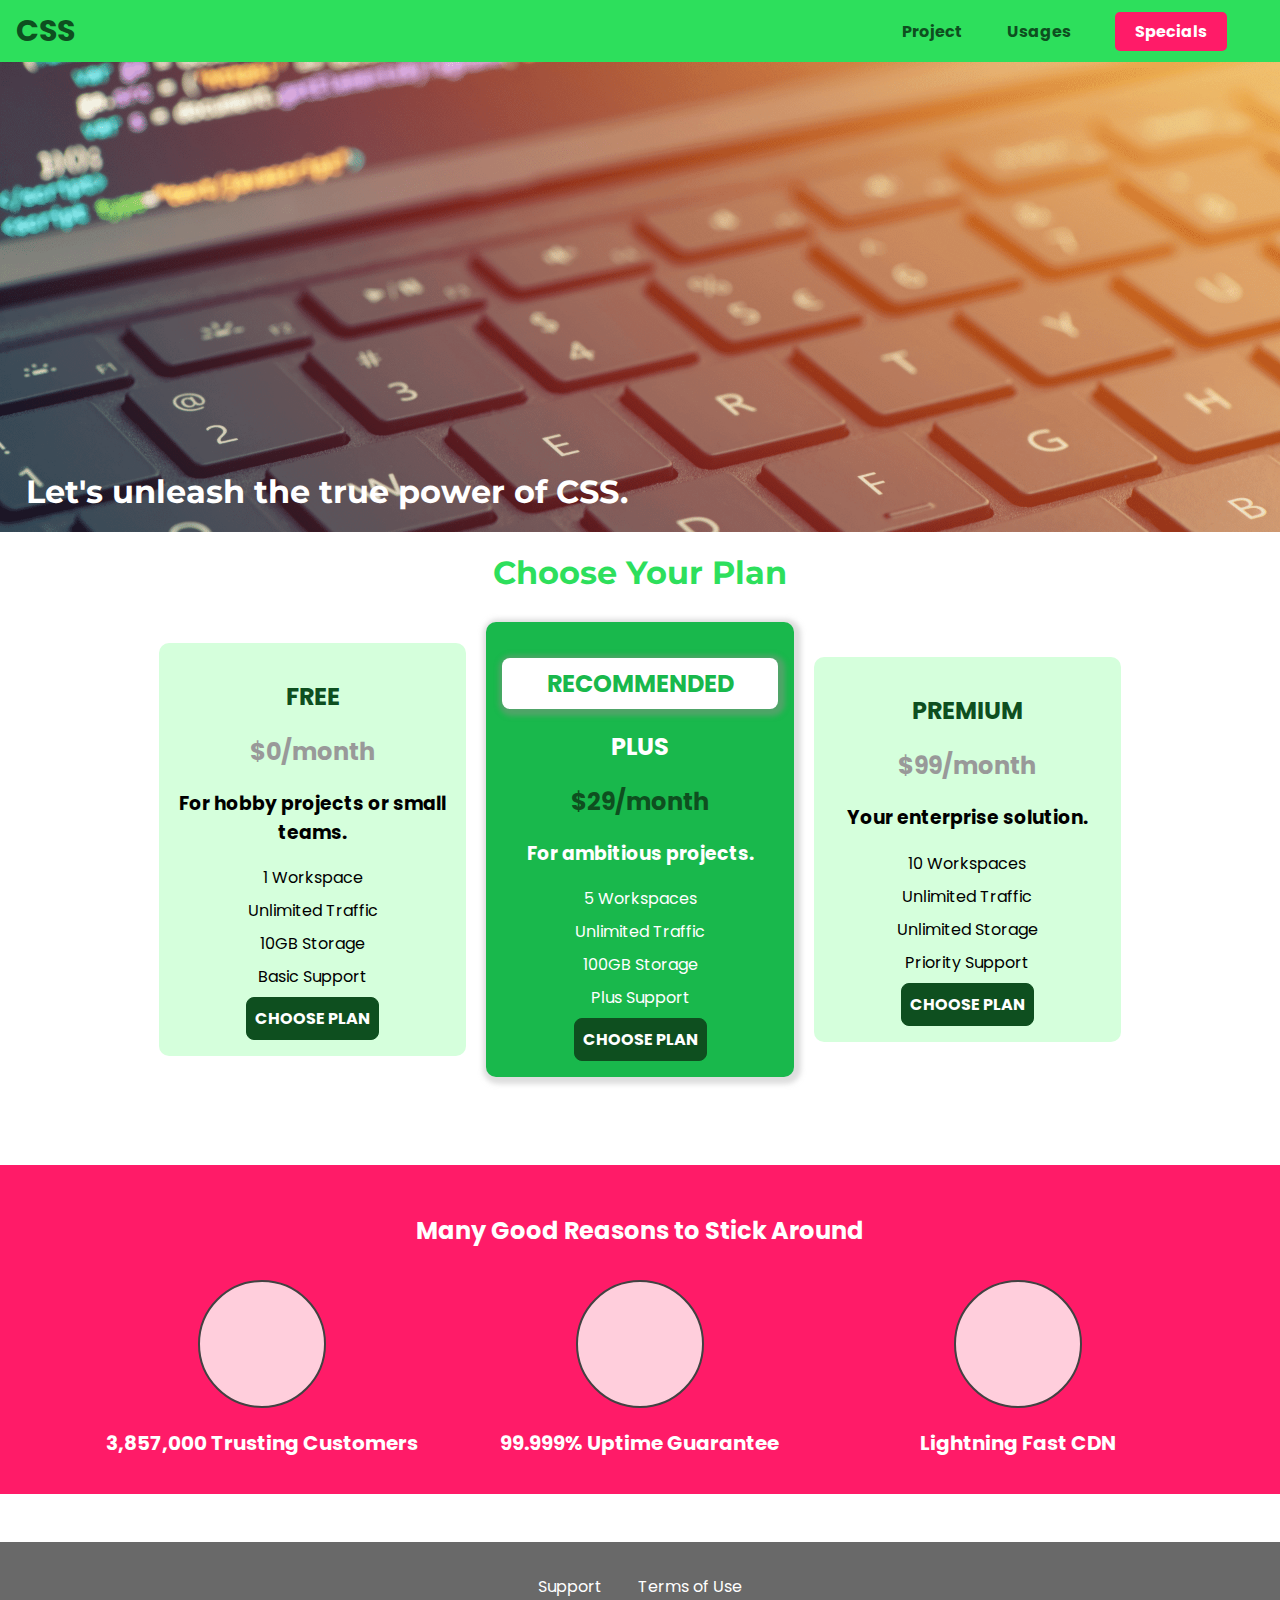
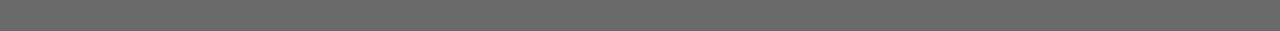
==== index.html @ 2c5c5fb0 "Initial Commit: Working with background Images" ====
<!DOCTYPE html>
<html lang="en">
  <head>
    <meta charset="UTF-8" />
    <meta http-equiv="X-UA-Compatible" content="ie=edge" />
    <title>Power of CSS</title>
    <link rel="shortcut icon" href="favicon.png" />
    <link
      href="https://fonts.googleapis.com/css2?family=Montserrat:ital,wght@0,300;0,700;1,200;1,500&family=Poppins:wght@200;300;400;500;700&display=swap"
      rel="stylesheet"
    />
    <link rel="stylesheet" href="shared.css">
    <link rel="stylesheet" href="main.css" />
  </head>

  <body>
    <header class="main-header">
      <div>
        <a href="index.html" class="main-header__brand"> CSS </a>
      </div>
      <nav class="main-nav">
        <ul class="main-nav__items">
          <li class="main-nav__item">
            <a href="packages/index.html">Project</a>
          </li>
          <li class="main-nav__item">
            <a href="customers/index.html">Usages</a>
          </li>
          <li class="main-nav__item main-nam__item--cta">
            <a href="start-hosting/index.html">Specials</a>
          </li>
        </ul>
      </nav>
    </header>
    <main>
      <section id="product-overview">
        <h1 class="product__slogan">Let's unleash the true power of CSS.</h1>
      </section>
      <section id="plans">
        <h1 class="section-title">Choose Your Plan</h1>
        <div class="plan__list">
          <article class="plan">
              <h2 class="plan__title">FREE</h2>
              <h2 class="plan__price">$0/month</h2>
              <h3>For hobby projects or small teams.</h3>
              <ul class="plan__features">
                  <li class="plan__feature">1 Workspace</li>
                  <li class="plan__feature">Unlimited Traffic</li>
                  <li class="plan__feature">10GB Storage</li>
                  <li class="plan__feature">Basic Support</li>
              </ul>
              <div>
                  <button class="button">CHOOSE PLAN</button>
              </div>
          </article>
          <article class="plan plan--highlighted">
              <h2 class="plan__annotation">RECOMMENDED</h2>
              <h2 class=""plan__title"">PLUS</h2>
              <h2 class="plan__price">$29/month</h2>
              <h3>For ambitious projects.</h3>
              <ul class="plan__features">
                  <li class="plan__feature">5 Workspaces</li>
                  <li class="plan__feature">Unlimited Traffic</li>
                  <li class="plan__feature">100GB Storage</li>
                  <li class="plan__feature">Plus Support</li>
              </ul>
              <div>
                  <button class="button">CHOOSE PLAN</button>
              </div>
          </article>
          <article class="plan">
              <h2 class="plan__title">PREMIUM</h2>
              <h2 class="plan__price">$99/month</h2>
              <h3>Your enterprise solution.</h3>
              <ul class="plan__features">
                  <li class="plan__feature">10 Workspaces</li>
                  <li class="plan__feature">Unlimited Traffic</li>
                  <li class="plan__feature">Unlimited Storage</li>
                  <li class="plan__feature">Priority Support</li>
              </ul>
              <div>
                  <button class="button">CHOOSE PLAN</button>
              </div>
          </article>
      </div>
      </section>
      <section id="key-features">
        <h2 class="section-title">Many Good Reasons to Stick Around</h2>
        <ul class="key-feature__list">
            <li class="key-feature">
                <div class="key-feature__image">

                </div>
                <p class="key-feature__description">3,857,000 Trusting Customers</p>
            </li>
            <li class="key-feature">
                <div class="key-feature__image">

                </div>
                <p class="key-feature__description">99.999% Uptime Guarantee</p>
            </li>
            <li class="key-feature">
                <div class="key-feature__image">

                </div>
                <p class="key-feature__description">Lightning Fast CDN</p>
            </li>
        </ul>
    </section>
    </main>
    <footer class="main-footer">
      <nav>
          <ul class="main-footer__links">
              <li class="main-footer__link">
                  <a href="#">Support</a>
              </li>
              <li class="main-footer__link">
                  <a href="#">Terms of Use</a>
              </li>
          </ul>
      </nav>
  </footer>
  </body>
</html>
---- shared.css ----
* {
  box-sizing: border-box;
}

body {
  font-family: 'Poppins', 'Montserrat';
  margin: 0;
  padding: 0;
}

.main-header {
    width: 100%;
    position: fixed;
    z-index: 1;
    top: 0;
    left: 0;
    background: #2ddf5c;
    padding: 8px 16px;
  }
  
  .main-header > div {
    display: inline-block;
    vertical-align: middle;
  }
  
  .main-header__brand {
    color: #0e4f1f;
    text-decoration: none;
    font-weight: bold;
    font-size: 30px;
  }
  
  .main-nav {
    display: inline-block;
    text-align: right;
    width: calc(100% - 80px);
    vertical-align: middle;
  }
  
  .main-nav__item {
    display: inline-block;
    margin: 0px 20px;
  }
  
  .main-nav__item a {
    text-decoration: none;
    color: #0e4f1f;
    font-weight: bold;
    padding: 3px 0;
  }
  
  .main-nav__item a:hover, 
  .main-nav__item a:active {
    color: #b6f0c6;
    border-bottom: 5px solid #b6f0c6;
  }
  
  .main-nav__items {
    margin: 0;
    padding: 0;
    list-style: none;
  }
  
  .main-nam__item--cta a{
    color: white;
    background: #ff1b68;
    padding: 8px 20px;
    border-radius:5px;
  }
  
  .main-nam__item--cta a:hover,
  .main-nam__item--cta a:active{
    color: #ff1b68;
    background: white;
    border: none;
    transition: 0.4s;
  }
  
  .main-footer{
    background: rgb(105, 105, 105);
    padding: 32px;
    margin-top: 48px;
  }
   
  .main-footer__links{
    list-style: none;
    margin: 0;
    padding: 0;
    text-align: center;
  }
  
  .main-footer__link{
    display: inline-block;
    margin: 0 16px;
  }
  
  .main-footer__link a{
    color: white;
    text-decoration: none;
    transition: 0.4s;
  }
  
  .main-footer__link a:hover,
  .main-footer__link a:active{
    color: #ccc;
    transition: 0.4s;
  }
  
  .button{
    background: #0e4f1f;
    color: white;
    font: inherit;
    border: 1.5px solid #0e4f1f;
    padding: 8px;
    border-radius: 8px;
    cursor: pointer;
    font-weight: bold;
    transition: 0.4s;
  }
  
  .button:hover,
  .button:active{
    background: white;
    color: #0e4f1f;
    transition: 0.4s;
  }
  
  .button:focus{
    outline: none;
  }
---- main.css ----
#product-overview {
  background: url("hero-image.png") center/cover no-repeat border-box;
  /* background-repeat: no-repeat;
  background-size:cover;
  background-position:center;
  background-origin: border-box;
  background-clip: border-box; */
  width: 100%;
  height: 500px;
  padding: 10px;
  margin-top: 32px;
  position: relative;
}

.product__slogan{
  position: absolute;
  left: 0;
  bottom:0;
  margin-left: 2%;
  text-align: center;
}

.plan__list{
  width: 80%;
  margin: auto;
  text-align: center;
}

.plan{
  background-color: #d5ffdc;
  text-align: center;
  padding: 16px;
  margin: 8px;
  display: inline-block;
  width: 30%;
  border-radius: 10px;
  vertical-align: middle;
}

.plan--highlighted{
  background: #19b84c;
  color: white;
  box-shadow: 2px 2px 5px 5px rgba(190, 190, 190, 0.5);
}

.plan__annotation{
  background: white;
  color:#19b84c;
  padding: 8px;
  box-shadow: 2px 2px 5px 5px rgba(136, 146, 133, 0.5);
  border-radius: 8px;
}

.plan__title{
  color: #0e4f1f;
}

.plan__price{
  color: rgb(153, 153, 153);
}

.plan--highlighted .plan__price{
  color: #0e4f1f;
}

.plan__features{
  list-style: none;
  margin: 0;
  padding: 0;
}

.plan__feature{
  margin: 8px 0;
}

#key-features{
  background: #ff1b68;
  margin-top: 80px;
  padding: 16px;
}

#key-features .section-title{
  color: white;
  margin:32px
}

.key-feature__list{
  list-style: none;
  margin: 0;
  padding: 0;
  text-align: center;
}

.key-feature__image{
  background: #ffcedc;
  width: 128px;
  height: 128px;
  border: 2px solid #424242;
  border-radius: 50%;
  margin: 0 auto;
}

.key-feature__description{
  text-align: center;
  font-weight: bold;
  color: white;
  font-size: 20px;
}

.key-feature{
  display: inline-block;
  width: 30%;
  vertical-align: top;
}

h1 {
  color: white;
  font-family: 'Montserrat', sans-serif;
}

.section-title {
  color: #2ddf5c;
  text-align: center;
}
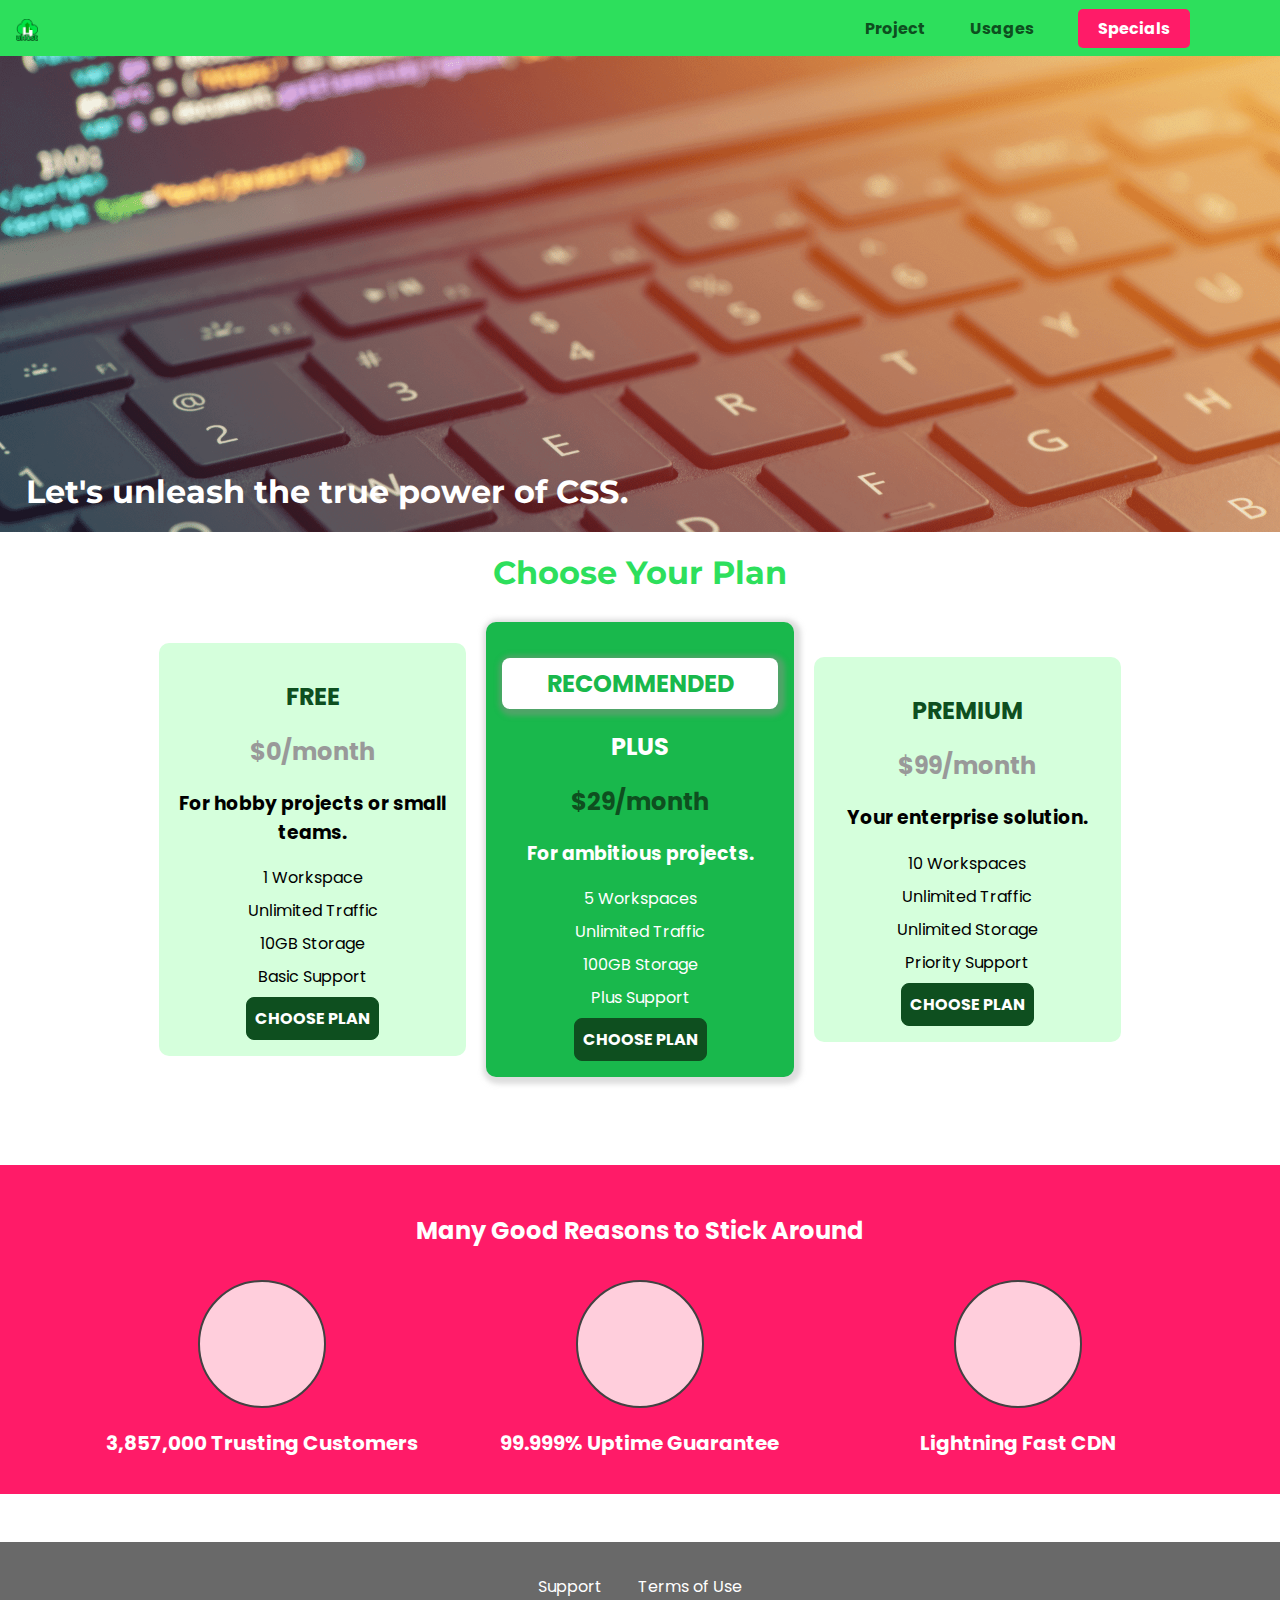
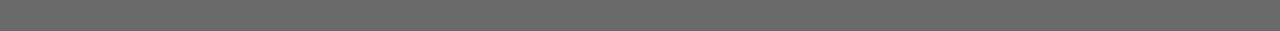
==== commit a1563be8: "Added navbar icon image and its styling" ====
--- a/index.html
+++ b/index.html
@@ -16,7 +16,7 @@
   <body>
     <header class="main-header">
       <div>
-        <a href="index.html" class="main-header__brand"> CSS </a>
+        <a href="index.html" class="main-header__brand"><img src="images/uhost-icon.png" alt="uHost"></a>
       </div>
       <nav class="main-nav">
         <ul class="main-nav__items">
--- a/shared.css
+++ b/shared.css
@@ -28,6 +28,12 @@
     text-decoration: none;
     font-weight: bold;
     font-size: 30px;
+    height: 22px;
+    display: inline-block;
+  }
+
+  .main-header__brand img{
+    height: 100%;
   }
   
   .main-nav {
--- a/main.css
+++ b/main.css
@@ -1,5 +1,5 @@
 #product-overview {
-  background: url("hero-image.png") center/cover no-repeat border-box;
+  background: url("images/hero-image.png") center/cover no-repeat border-box;
   /* background-repeat: no-repeat;
   background-size:cover;
   background-position:center;
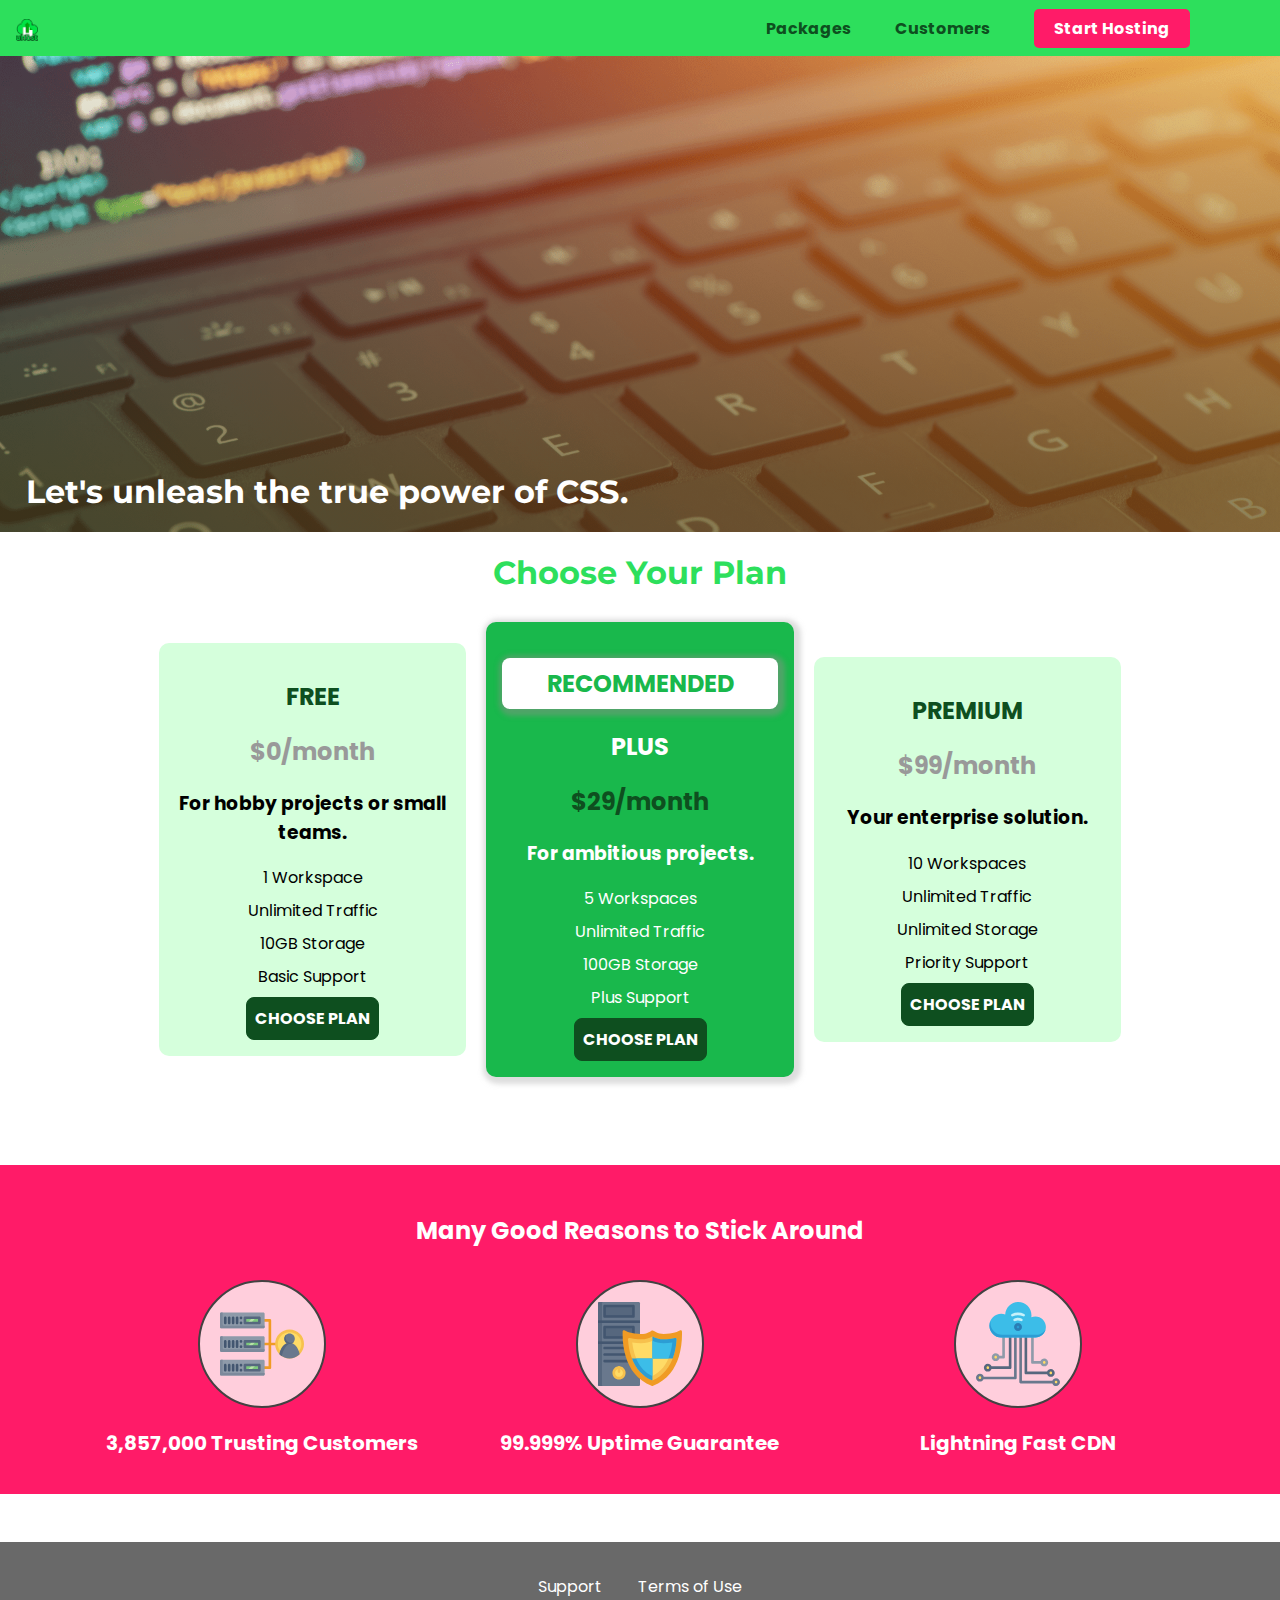
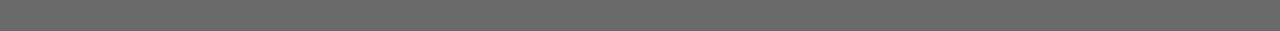
==== commit b2692bfe: "Added svg, customers page, img styling and background stacking" ====
--- a/index.html
+++ b/index.html
@@ -21,13 +21,13 @@
       <nav class="main-nav">
         <ul class="main-nav__items">
           <li class="main-nav__item">
-            <a href="packages/index.html">Project</a>
+            <a href="packages/index.html">Packages</a>
           </li>
           <li class="main-nav__item">
-            <a href="customers/index.html">Usages</a>
+            <a href="customers/index.html">Customers</a>
           </li>
           <li class="main-nav__item main-nam__item--cta">
-            <a href="start-hosting/index.html">Specials</a>
+            <a href="start-hosting/index.html">Start Hosting</a>
           </li>
         </ul>
       </nav>
@@ -89,19 +89,182 @@
         <ul class="key-feature__list">
             <li class="key-feature">
                 <div class="key-feature__image">
-
+                  <svg viewBox="0 0 512 512">
+                    <path style="fill:#F09B24;" d="M344,248h-32V112c0-4.418-3.582-8-8-8h-40c-4.418,0-8,3.582-8,8s3.582,8,8,8h32v128h-32  c-4.418,0-8,3.582-8,8s3.582,8,8,8h32v128h-32c-4.418,0-8,3.582-8,8s3.582,8,8,8h40c4.418,0,8-3.582,8-8V264h32c4.418,0,8-3.582,8-8  S348.418,248,344,248z"
+                    />
+                    <path style="fill:#8E9AA9;" d="M264,64H8c-4.418,0-8,3.582-8,8v80c0,4.418,3.582,8,8,8h256c4.418,0,8-3.582,8-8V72  C272,67.582,268.418,64,264,64z"
+                    />
+                    <path style="fill:#7C899B;" d="M24,144c-4.418,0-8-3.582-8-8V64H8c-4.418,0-8,3.582-8,8v80c0,4.418,3.582,8,8,8h256  c4.418,0,8-3.582,8-8v-8H24z"
+                    />
+                    <rect x="152" y="96" style="fill:#B8E3A8;" width="88" height="32" />
+                    <g>
+                        <polygon style="fill:#7EC97D;" points="152,96 152,128 166,128 198,96  " />
+                        <polygon style="fill:#7EC97D;" points="220,96 188,128 240,128 240,96  " />
+                    </g>
+                    <path style="fill:#56677E;" d="M240,136h-88c-4.418,0-8-3.582-8-8V96c0-4.418,3.582-8,8-8h88c4.418,0,8,3.582,8,8v32  C248,132.418,244.418,136,240,136z M160,120h72v-16h-72V120z"
+                    />
+                    <g>
+                        <path style="fill:#435670;" d="M32,136c-4.418,0-8-3.582-8-8V96c0-4.418,3.582-8,8-8s8,3.582,8,8v32C40,132.418,36.418,136,32,136z   "
+                        />
+                        <path style="fill:#435670;" d="M56,136c-4.418,0-8-3.582-8-8V96c0-4.418,3.582-8,8-8s8,3.582,8,8v32C64,132.418,60.418,136,56,136z   "
+                        />
+                        <path style="fill:#435670;" d="M80,136c-4.418,0-8-3.582-8-8V96c0-4.418,3.582-8,8-8s8,3.582,8,8v32C88,132.418,84.418,136,80,136z   "
+                        />
+                        <path style="fill:#435670;" d="M104,136c-4.418,0-8-3.582-8-8V96c0-4.418,3.582-8,8-8s8,3.582,8,8v32   C112,132.418,108.418,136,104,136z"
+                        />
+                        <path style="fill:#435670;" d="M128,105c-4.418,0-8-3.582-8-8v-1c0-4.418,3.582-8,8-8s8,3.582,8,8v1   C136,101.418,132.418,105,128,105z"
+                        />
+                        <path style="fill:#435670;" d="M128,136c-4.418,0-8-3.582-8-8v-1c0-4.418,3.582-8,8-8s8,3.582,8,8v1   C136,132.418,132.418,136,128,136z"
+                        />
+                    </g>
+                    <path style="fill:#8E9AA9;" d="M264,208H8c-4.418,0-8,3.582-8,8v80c0,4.418,3.582,8,8,8h256c4.418,0,8-3.582,8-8v-80  C272,211.582,268.418,208,264,208z"
+                    />
+                    <path style="fill:#7C899B;" d="M24,288c-4.418,0-8-3.582-8-8v-72H8c-4.418,0-8,3.582-8,8v80c0,4.418,3.582,8,8,8h256  c4.418,0,8-3.582,8-8v-8H24z"
+                    />
+                    <rect x="152" y="240" style="fill:#B8E3A8;" width="88" height="32" />
+                    <g>
+                        <polygon style="fill:#7EC97D;" points="152,240 152,272 166,272 198,240  " />
+                        <polygon style="fill:#7EC97D;" points="220,240 188,272 240,272 240,240  " />
+                    </g>
+                    <path style="fill:#56677E;" d="M240,280h-88c-4.418,0-8-3.582-8-8v-32c0-4.418,3.582-8,8-8h88c4.418,0,8,3.582,8,8v32  C248,276.418,244.418,280,240,280z M160,264h72v-16h-72V264z"
+                    />
+                    <g>
+                        <path style="fill:#435670;" d="M32,280c-4.418,0-8-3.582-8-8v-32c0-4.418,3.582-8,8-8s8,3.582,8,8v32C40,276.418,36.418,280,32,280   z"
+                        />
+                        <path style="fill:#435670;" d="M56,280c-4.418,0-8-3.582-8-8v-32c0-4.418,3.582-8,8-8s8,3.582,8,8v32C64,276.418,60.418,280,56,280   z"
+                        />
+                        <path style="fill:#435670;" d="M80,280c-4.418,0-8-3.582-8-8v-32c0-4.418,3.582-8,8-8s8,3.582,8,8v32C88,276.418,84.418,280,80,280   z"
+                        />
+                        <path style="fill:#435670;" d="M104,280c-4.418,0-8-3.582-8-8v-32c0-4.418,3.582-8,8-8s8,3.582,8,8v32   C112,276.418,108.418,280,104,280z"
+                        />
+                        <path style="fill:#435670;" d="M128,249c-4.418,0-8-3.582-8-8v-1c0-4.418,3.582-8,8-8s8,3.582,8,8v1   C136,245.418,132.418,249,128,249z"
+                        />
+                        <path style="fill:#435670;" d="M128,280c-4.418,0-8-3.582-8-8v-1c0-4.418,3.582-8,8-8s8,3.582,8,8v1   C136,276.418,132.418,280,128,280z"
+                        />
+                    </g>
+                    <path style="fill:#8E9AA9;" d="M264,352H8c-4.418,0-8,3.582-8,8v80c0,4.418,3.582,8,8,8h256c4.418,0,8-3.582,8-8v-80  C272,355.582,268.418,352,264,352z"
+                    />
+                    <path style="fill:#7C899B;" d="M24,432c-4.418,0-8-3.582-8-8v-72H8c-4.418,0-8,3.582-8,8v80c0,4.418,3.582,8,8,8h256  c4.418,0,8-3.582,8-8v-8H24z"
+                    />
+                    <rect x="152" y="384" style="fill:#B8E3A8;" width="88" height="32" />
+                    <g>
+                        <polygon style="fill:#7EC97D;" points="152,384 152,416 166,416 198,384  " />
+                        <polygon style="fill:#7EC97D;" points="220,384 188,416 240,416 240,384  " />
+                    </g>
+                    <path style="fill:#56677E;" d="M240,424h-88c-4.418,0-8-3.582-8-8v-32c0-4.418,3.582-8,8-8h88c4.418,0,8,3.582,8,8v32  C248,420.418,244.418,424,240,424z M160,408h72v-16h-72V408z"
+                    />
+                    <g>
+                        <path style="fill:#435670;" d="M32,424c-4.418,0-8-3.582-8-8v-32c0-4.418,3.582-8,8-8s8,3.582,8,8v32C40,420.418,36.418,424,32,424   z"
+                        />
+                        <path style="fill:#435670;" d="M56,424c-4.418,0-8-3.582-8-8v-32c0-4.418,3.582-8,8-8s8,3.582,8,8v32C64,420.418,60.418,424,56,424   z"
+                        />
+                        <path style="fill:#435670;" d="M80,424c-4.418,0-8-3.582-8-8v-32c0-4.418,3.582-8,8-8s8,3.582,8,8v32C88,420.418,84.418,424,80,424   z"
+                        />
+                        <path style="fill:#435670;" d="M104,424c-4.418,0-8-3.582-8-8v-32c0-4.418,3.582-8,8-8s8,3.582,8,8v32   C112,420.418,108.418,424,104,424z"
+                        />
+                        <path style="fill:#435670;" d="M128,393c-4.418,0-8-3.582-8-8v-1c0-4.418,3.582-8,8-8s8,3.582,8,8v1   C136,389.418,132.418,393,128,393z"
+                        />
+                        <path style="fill:#435670;" d="M128,424c-4.418,0-8-3.582-8-8v-1c0-4.418,3.582-8,8-8s8,3.582,8,8v1   C136,420.418,132.418,424,128,424z"
+                        />
+                    </g>
+                    <path style="fill:#F7C14D;" d="M424,168c-48.523,0-88,39.477-88,88s39.477,88,88,88s88-39.477,88-88S472.523,168,424,168z" />
+                    <path style="fill:#FFDB66;" d="M424,184c-39.701,0-72,32.299-72,72s32.299,72,72,72s72-32.299,72-72S463.701,184,424,184z" />
+                    <path style="fill:#69788D;" d="M484.893,314.16C476.393,274.588,451.922,248,424,248s-52.393,26.588-60.893,66.16  c-0.605,2.82,0.354,5.749,2.511,7.664C381.731,336.124,402.465,344,424,344s42.269-7.876,58.381-22.176  C484.539,319.909,485.498,316.98,484.893,314.16z"
+                    />
+                    <path style="fill:#56677E;" d="M434.053,249.171C430.768,248.403,427.411,248,424,248c-27.922,0-52.393,26.588-60.893,66.16  c-0.605,2.82,0.354,5.749,2.511,7.664c3.383,3.002,6.979,5.703,10.734,8.125C384.904,286.243,407.373,255.378,434.053,249.171z"
+                    />
+                    <path style="fill:#69788D;" d="M424,192c-17.645,0-32,14.355-32,32s14.355,32,32,32s32-14.355,32-32S441.645,192,424,192z" />
+                    <path style="fill:#56677E;" d="M432,248c-17.645,0-32-14.355-32-32c0-6.783,2.128-13.076,5.742-18.258  C397.444,203.53,392,213.138,392,224c0,17.645,14.355,32,32,32c10.862,0,20.471-5.444,26.258-13.742  C445.076,245.872,438.783,248,432,248z"
+                    />
+                </svg>
                 </div>
                 <p class="key-feature__description">3,857,000 Trusting Customers</p>
             </li>
             <li class="key-feature">
                 <div class="key-feature__image">
-
+                  <svg viewBox="0 0 512 512">
+                    <path style="fill:#69788D;" d="M248,0H8C3.582,0,0,3.582,0,8v496c0,4.418,3.582,8,8,8h240c4.418,0,8-3.582,8-8V8  C256,3.582,252.418,0,248,0z"
+                    />
+                    <path style="fill:#56677E;" d="M24,504V8c0-4.418,3.582-8,8-8H8C3.582,0,0,3.582,0,8v496c0,4.418,3.582,8,8,8h24  C27.582,512,24,508.418,24,504z"
+                    />
+                    <g>
+                        <rect x="0" y="112" style="fill:#435670;" width="256" height="16" />
+                        <rect x="0" y="240" style="fill:#435670;" width="256" height="16" />
+                    </g>
+                    <path style="fill:#F7C14D;" d="M128,392c-22.056,0-40,17.944-40,40s17.944,40,40,40s40-17.944,40-40S150.056,392,128,392z" />
+                    <path style="fill:#FFDB66;" d="M128,408c-13.233,0-24,10.767-24,24s10.767,24,24,24s24-10.767,24-24S141.233,408,128,408z" />
+                    <path style="fill:#F7C14D;" d="M128,392c-2.739,0-5.414,0.278-8,0.805V424c0,4.418,3.582,8,8,8c4.418,0,8-3.582,8-8v-31.195  C133.414,392.278,130.739,392,128,392z"
+                    />
+                    <g>
+                        <path style="fill:#435670;" d="M216,288H40c-4.418,0-8-3.582-8-8s3.582-8,8-8h176c4.418,0,8,3.582,8,8S220.418,288,216,288z"
+                        />
+                        <path style="fill:#435670;" d="M216,328H40c-4.418,0-8-3.582-8-8s3.582-8,8-8h176c4.418,0,8,3.582,8,8S220.418,328,216,328z"
+                        />
+                        <path style="fill:#435670;" d="M216,368H40c-4.418,0-8-3.582-8-8s3.582-8,8-8h176c4.418,0,8,3.582,8,8S220.418,368,216,368z"
+                        />
+                        <path style="fill:#435670;" d="M216,16H40c-4.418,0-8,3.582-8,8v64c0,4.418,3.582,8,8,8h176c4.418,0,8-3.582,8-8V24   C224,19.582,220.418,16,216,16z"
+                        />
+                    </g>
+                    <rect x="48" y="32" style="fill:#56677E;" width="160" height="48" />
+                    <path style="fill:#435670;" d="M216,144H40c-4.418,0-8,3.582-8,8v64c0,4.418,3.582,8,8,8h176c4.418,0,8-3.582,8-8v-64  C224,147.582,220.418,144,216,144z"
+                    />
+                    <rect x="48" y="160" style="fill:#56677E;" width="160" height="48" />
+                    <path style="fill:#F09B24;" d="M511.747,180.237c-0.194-6.537-8.107-10.107-13.135-5.894c-5.6,4.693-42.904,21.282-98.514,21.282  c-33.45,0-64.625-20.999-64.929-21.206c-2.9-1.991-6.764-1.85-9.512,0.346c-2.677,2.135-27.201,20.86-63.793,20.86  c-55.607,0-92.914-16.589-98.515-21.282c-5.028-4.211-12.941-0.645-13.135,5.894c-1.634,54.834,4.655,105.941,18.693,151.903  c12.096,39.604,29.759,74.047,52.497,102.373c27.538,34.304,62.743,59.882,104.66,76.045c3.069,1.918,6.757,1.921,9.83,0  c41.917-16.163,77.122-41.741,104.66-76.045c22.738-28.326,40.401-62.77,52.497-102.373  C507.092,286.179,513.381,235.071,511.747,180.237z"
+                    />
+                    <path style="fill:#F7C14D;" d="M476.21,221.226c-1.953-1.631-4.568-2.235-7.036-1.628c-21.686,5.327-44.926,8.028-69.075,8.028  c-25.926,0-49.633-8.975-64.955-16.504c-2.307-1.134-5.016-1.091-7.284,0.116c-14.059,7.477-36.919,16.388-65.994,16.388  c-24.153,0-47.394-2.701-69.075-8.028c-5.155-1.268-10.221,2.966-9.894,8.261c2.077,33.693,7.668,65.635,16.616,94.935  c22.774,74.565,66.139,126.334,128.888,153.868c2.032,0.891,4.397,0.891,6.43,0c61.777-27.107,104.716-78.876,127.62-153.868  c8.948-29.3,14.539-61.241,16.616-94.935C479.224,225.319,478.163,222.856,476.21,221.226z"
+                    />
+                    <path style="fill:#FFDB66;" d="M331.609,451.727c-52.604-25.289-89.304-70.987-109.144-135.944  c-6.532-21.39-11.162-44.336-13.82-68.447c17.133,2.852,34.952,4.291,53.22,4.291c29.394,0,53.376-7.793,69.978-15.561  c17.44,7.736,41.656,15.561,68.256,15.561c18.267,0,36.085-1.439,53.219-4.291c-2.659,24.112-7.288,47.06-13.82,68.448  C419.545,381.108,383.27,426.805,331.609,451.727z"
+                    />
+                    <g>
+                        <path style="fill:#2C9DD4;" d="M479.066,227.858c0.157-2.539-0.903-5.002-2.856-6.633s-4.568-2.235-7.036-1.628   c-21.686,5.327-44.926,8.028-69.075,8.028c-25.926,0-49.633-8.975-64.955-16.504c-1.057-0.52-2.2-0.78-3.345-0.806l-0.072,133.351   h123.601c2.556-6.746,4.933-13.702,7.123-20.874C471.398,293.493,476.989,261.552,479.066,227.858z"
+                        />
+                        <path style="fill:#2C9DD4;" d="M206.658,343.667c24.153,63.42,65.028,108.108,121.743,132.995c1.031,0.452,2.147,0.673,3.263,0.666   l0.063-133.661H206.658z"
+                        />
+                    </g>
+                    <g>
+                        <path style="fill:#3CBDE8;" d="M439.497,315.783c6.532-21.389,11.161-44.336,13.82-68.448c-17.134,2.852-34.952,4.291-53.219,4.291   c-26.6,0-50.815-7.824-68.256-15.561l-0.116,107.601h97.758C433.179,334.807,436.524,325.518,439.497,315.783z"
+                        />
+                        <path style="fill:#3CBDE8;" d="M232.523,343.667c21.144,50.298,54.363,86.56,99.087,108.06l0.117-108.06H232.523z" />
+                    </g>
+                </svg>
                 </div>
                 <p class="key-feature__description">99.999% Uptime Guarantee</p>
             </li>
             <li class="key-feature">
                 <div class="key-feature__image">
-
+                  <svg viewBox="0 0 512 512">
+                    <path style="fill:#8E9AA9;" d="M168,200c-4.418,0-8,3.582-8,8v120h-17.376c-3.302-9.311-12.194-16-22.624-16  c-13.234,0-24,10.767-24,24s10.766,24,24,24c10.429,0,19.321-6.689,22.624-16H168c4.418,0,8-3.582,8-8V208  C176,203.582,172.418,200,168,200z"
+                    />
+                    <path style="fill:#FFDB66;" d="M120,328c-4.411,0-8,3.589-8,8s3.589,8,8,8s8-3.589,8-8S124.411,328,120,328z" />
+                    <path style="fill:#56677E;" d="M208,200c-4.418,0-8,3.582-8,8v184H94.624C91.322,382.689,82.43,376,72,376  c-13.234,0-24,10.767-24,24s10.766,24,24,24c10.429,0,19.321-6.689,22.624-16H208c4.418,0,8-3.582,8-8V208  C216,203.582,212.418,200,208,200z"
+                    />
+                    <path style="fill:#FFDB66;" d="M72,392c-4.411,0-8,3.589-8,8s3.589,8,8,8s8-3.589,8-8S76.411,392,72,392z" />
+                    <path style="fill:#69788D;" d="M240,208c-4.418,0-8,3.582-8,8v239H47.24c-2.671-10.34-12.078-18-23.24-18c-13.234,0-24,10.767-24,24  s10.766,24,24,24c9.666,0,18.009-5.747,21.809-14H240c4.418,0,8-3.582,8-8V216C248,211.582,244.418,208,240,208z"
+                    />
+                    <path style="fill:#FFDB66;" d="M24,453c-4.411,0-8,3.589-8,8s3.589,8,8,8s8-3.589,8-8S28.411,453,24,453z" />
+                    <path style="fill:#69788D;" d="M488,464c-10.429,0-19.321,6.689-22.624,16H280V208c0-4.418-3.582-8-8-8s-8,3.582-8,8v280  c0,4.418,3.582,8,8,8h193.376c3.302,9.311,12.194,16,22.624,16c13.234,0,24-10.767,24-24S501.234,464,488,464z"
+                    />
+                    <path style="fill:#FFDB66;" d="M488,480c-4.411,0-8,3.589-8,8s3.589,8,8,8s8-3.589,8-8S492.411,480,488,480z" />
+                    <path style="fill:#56677E;" d="M456,408c-10.429,0-19.321,6.689-22.624,16H312V208c0-4.418-3.582-8-8-8s-8,3.582-8,8v224  c0,4.418,3.582,8,8,8h129.376c3.302,9.311,12.194,16,22.624,16c13.234,0,24-10.767,24-24S469.234,408,456,408z"
+                    />
+                    <path style="fill:#FFDB66;" d="M456,424c-4.411,0-8,3.589-8,8s3.589,8,8,8s8-3.589,8-8S460.411,424,456,424z" />
+                    <path style="fill:#8E9AA9;" d="M416,344c-10.429,0-19.321,6.689-22.624,16H352V208c0-4.418-3.582-8-8-8s-8,3.582-8,8v160  c0,4.418,3.582,8,8,8h49.376c3.302,9.311,12.194,16,22.624,16c13.234,0,24-10.767,24-24S429.234,344,416,344z"
+                    />
+                    <path style="fill:#FFDB66;" d="M416,360c-4.411,0-8,3.589-8,8s3.589,8,8,8s8-3.589,8-8S420.411,360,416,360z" />
+                    <path style="fill:#3CBDE8;" d="M362,88c-8.741,0-17.231,1.751-25.06,5.085C337.646,88.797,338,84.43,338,80  c0-44.112-35.888-80-80-80c-42.823,0-77.895,33.816-79.909,76.149C170.393,73.415,162.244,72,154,72c-39.701,0-72,32.299-72,72  s32.299,72,72,72h208c35.29,0,64-28.71,64-64S397.29,88,362,88z"
+                    />
+                    <path style="fill:#2C9DD4;" d="M368,200H160c-39.701,0-72-32.299-72-72c0-5.863,0.721-11.559,2.05-17.019  C84.918,120.88,82,132.102,82,144c0,39.701,32.299,72,72,72h208c30.389,0,55.88-21.296,62.379-49.743  C413.565,186.327,392.352,200,368,200z"
+                    />
+                    <path style="fill:#2A7DB5;" d="M256,128c-13.234,0-24,10.767-24,24s10.766,24,24,24c13.233,0,24-10.767,24-24S269.233,128,256,128z"
+                    />
+                    <path style="fill:#2C9DD4;" d="M256,144c-4.411,0-8,3.589-8,8s3.589,8,8,8c4.411,0,8-3.589,8-8S260.411,144,256,144z" />
+                    <g>
+                        <path style="fill:#C5F1FA;" d="M221.755,87.695c-2.994,0-5.864-1.688-7.233-4.572c-1.894-3.991-0.194-8.763,3.798-10.657   C230.157,66.849,242.834,64,256,64c13.166,0,25.844,2.849,37.68,8.466c3.992,1.895,5.692,6.666,3.798,10.657   s-6.666,5.692-10.657,3.798C277.144,82.328,266.774,80,256,80c-10.774,0-21.144,2.328-30.821,6.921   C224.072,87.446,222.904,87.695,221.755,87.695z"
+                        />
+                        <path style="fill:#C5F1FA;" d="M276.545,116.618c-1.148,0-2.316-0.249-3.424-0.774C267.745,113.293,261.985,112,256,112   c-5.985,0-11.745,1.293-17.121,3.844c-3.991,1.895-8.763,0.192-10.657-3.798c-1.894-3.992-0.193-8.764,3.798-10.657   C239.557,97.813,247.625,96,256,96c8.376,0,16.444,1.813,23.98,5.389c3.991,1.894,5.692,6.665,3.798,10.657   C282.41,114.93,279.539,116.618,276.545,116.618z"
+                        />
+                    </g>
+                </svg>
                 </div>
                 <p class="key-feature__description">Lightning Fast CDN</p>
             </li>
--- a/main.css
+++ b/main.css
@@ -1,5 +1,5 @@
 #product-overview {
-  background: url("images/hero-image.png") center/cover no-repeat border-box;
+  background:linear-gradient(to top, rgba(80,68,18,0.6) 10%, transparent), url("images/hero-image.png") center/cover no-repeat border-box, #ff1b68;
   /* background-repeat: no-repeat;
   background-size:cover;
   background-position:center;
@@ -98,6 +98,7 @@
   border: 2px solid #424242;
   border-radius: 50%;
   margin: 0 auto;
+  padding: 20px;
 }
 
 .key-feature__description{
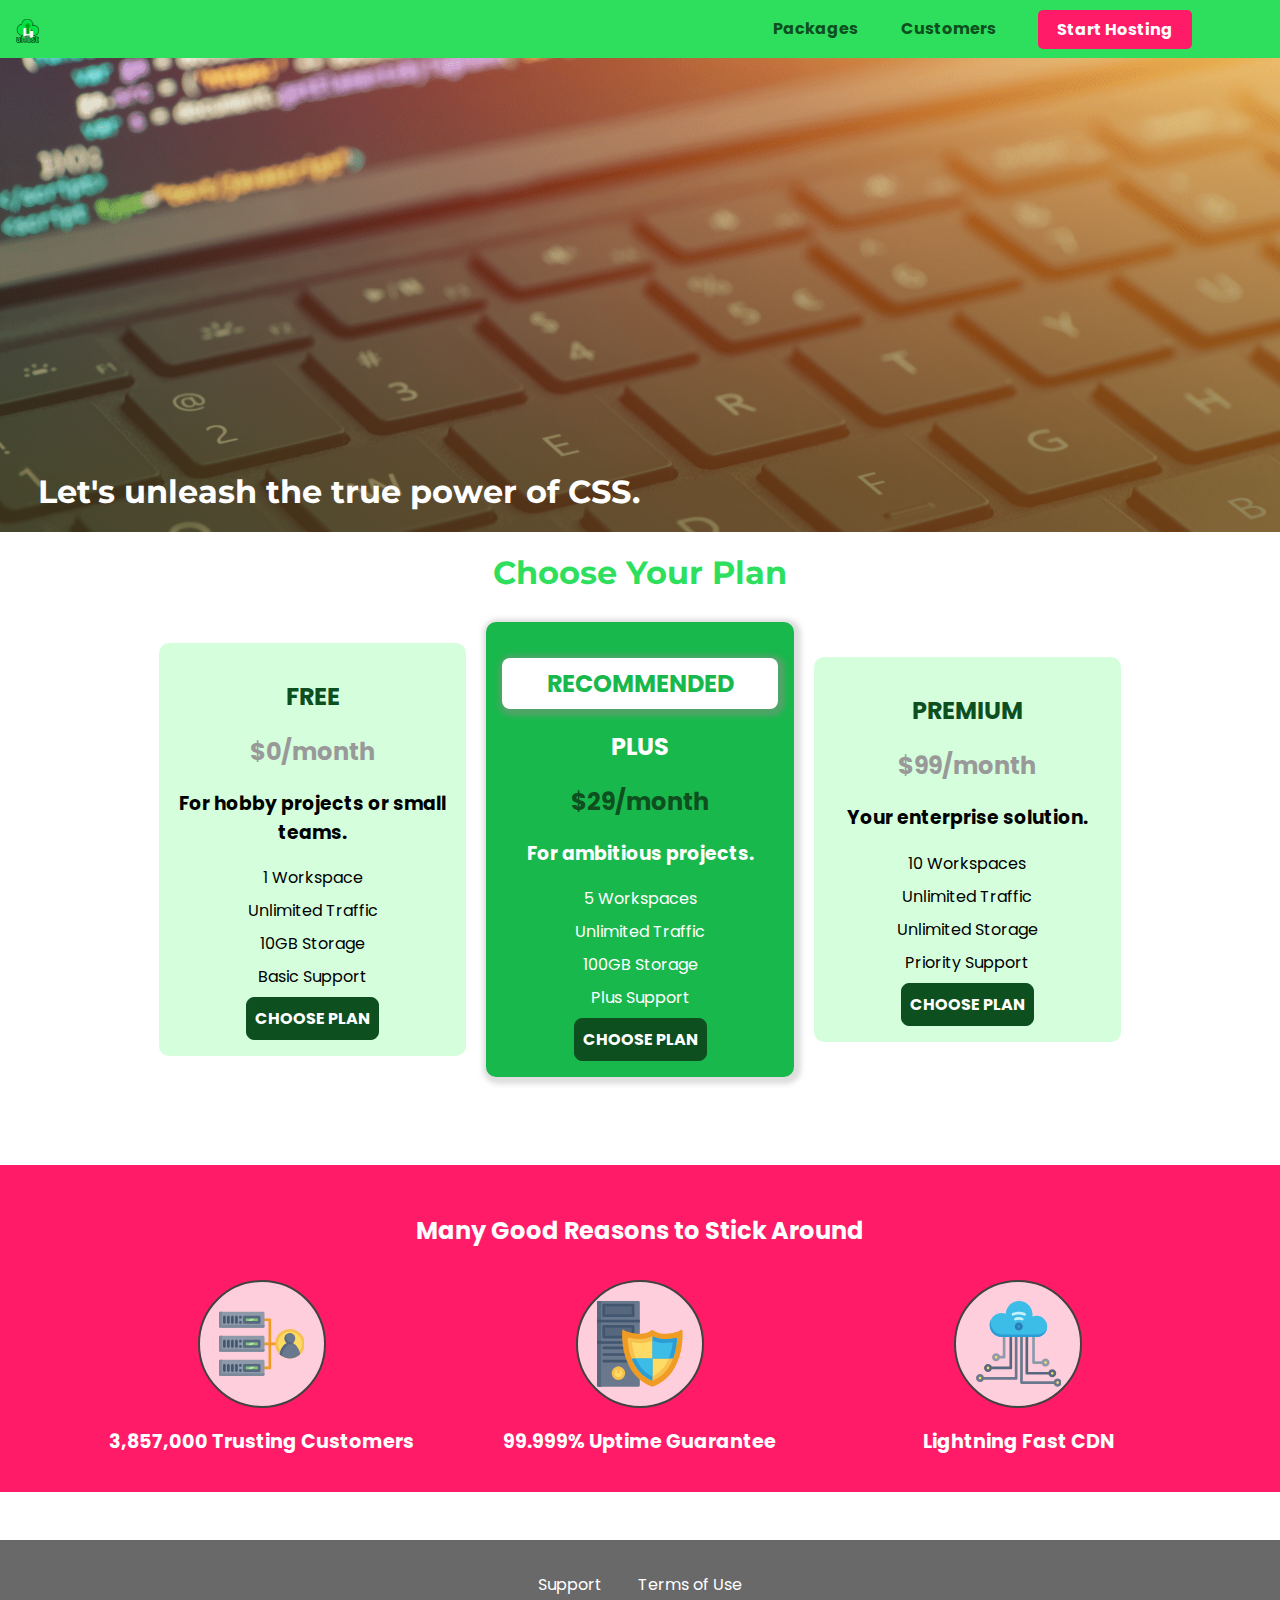
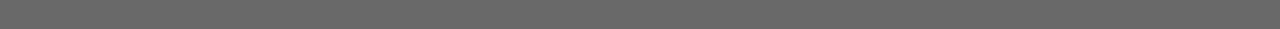
==== commit 8d683e5d: "Applied rem units" ====
--- a/index.html
+++ b/index.html
@@ -14,6 +14,7 @@
   </head>
 
   <body>
+    <div class="backdrop"></div>
     <header class="main-header">
       <div>
         <a href="index.html" class="main-header__brand"><img src="images/uhost-icon.png" alt="uHost"></a>
--- a/shared.css
+++ b/shared.css
@@ -8,6 +8,17 @@
   padding: 0;
 }
 
+.backdrop{
+  position: fixed;
+  display: none;
+  top: 0;
+  left: 0;
+  z-index: 100;
+  width: 100%;
+  height: 100%;
+  background: rgba(0, 0, 0, 0.5);
+}
+
 .main-header {
     width: 100%;
     position: fixed;
@@ -15,7 +26,7 @@
     top: 0;
     left: 0;
     background: #2ddf5c;
-    padding: 8px 16px;
+    padding: 0.5rem 1rem;
   }
   
   .main-header > div {
@@ -27,8 +38,8 @@
     color: #0e4f1f;
     text-decoration: none;
     font-weight: bold;
-    font-size: 30px;
-    height: 22px;
+    font-size: 2rem;
+    height: 1.5rem;
     display: inline-block;
   }
 
@@ -45,14 +56,14 @@
   
   .main-nav__item {
     display: inline-block;
-    margin: 0px 20px;
+    margin: 0rem 1.2rem;
   }
   
   .main-nav__item a {
     text-decoration: none;
     color: #0e4f1f;
     font-weight: bold;
-    padding: 3px 0;
+    padding: 0.2rem 0;
   }
   
   .main-nav__item a:hover, 
@@ -70,7 +81,7 @@
   .main-nam__item--cta a{
     color: white;
     background: #ff1b68;
-    padding: 8px 20px;
+    padding: 0.5rem 1.2rem;
     border-radius:5px;
   }
   
@@ -84,8 +95,8 @@
   
   .main-footer{
     background: rgb(105, 105, 105);
-    padding: 32px;
-    margin-top: 48px;
+    padding: 2rem;
+    margin-top: 3rem;
   }
    
   .main-footer__links{
@@ -97,7 +108,7 @@
   
   .main-footer__link{
     display: inline-block;
-    margin: 0 16px;
+    margin: 0 1rem;
   }
   
   .main-footer__link a{
@@ -117,7 +128,7 @@
     color: white;
     font: inherit;
     border: 1.5px solid #0e4f1f;
-    padding: 8px;
+    padding: 0.5rem;
     border-radius: 8px;
     cursor: pointer;
     font-weight: bold;
--- a/main.css
+++ b/main.css
@@ -7,16 +7,14 @@
   background-clip: border-box; */
   width: 100%;
   height: 500px;
-  padding: 10px;
-  margin-top: 32px;
+  margin-top: 2rem;
   position: relative;
 }
 
 .product__slogan{
   position: absolute;
-  left: 0;
+  left: 3%;
   bottom:0;
-  margin-left: 2%;
   text-align: center;
 }
 
@@ -29,8 +27,8 @@
 .plan{
   background-color: #d5ffdc;
   text-align: center;
-  padding: 16px;
-  margin: 8px;
+  padding: 1rem;
+  margin: 0.5rem;
   display: inline-block;
   width: 30%;
   border-radius: 10px;
@@ -46,7 +44,7 @@
 .plan__annotation{
   background: white;
   color:#19b84c;
-  padding: 8px;
+  padding: 0.5rem;
   box-shadow: 2px 2px 5px 5px rgba(136, 146, 133, 0.5);
   border-radius: 8px;
 }
@@ -70,18 +68,18 @@
 }
 
 .plan__feature{
-  margin: 8px 0;
+  margin: 0.5rem 0;
 }
 
 #key-features{
   background: #ff1b68;
-  margin-top: 80px;
-  padding: 16px;
+  margin-top: 5rem;
+  padding: 1rem;
 }
 
 #key-features .section-title{
   color: white;
-  margin:32px
+  margin:2rem
 }
 
 .key-feature__list{
@@ -93,19 +91,19 @@
 
 .key-feature__image{
   background: #ffcedc;
-  width: 128px;
-  height: 128px;
+  width: 8rem;
+  height: 8rem;
   border: 2px solid #424242;
   border-radius: 50%;
   margin: 0 auto;
-  padding: 20px;
+  padding: 1.2rem;
 }
 
 .key-feature__description{
   text-align: center;
   font-weight: bold;
   color: white;
-  font-size: 20px;
+  font-size: 1.2rem;
 }
 
 .key-feature{
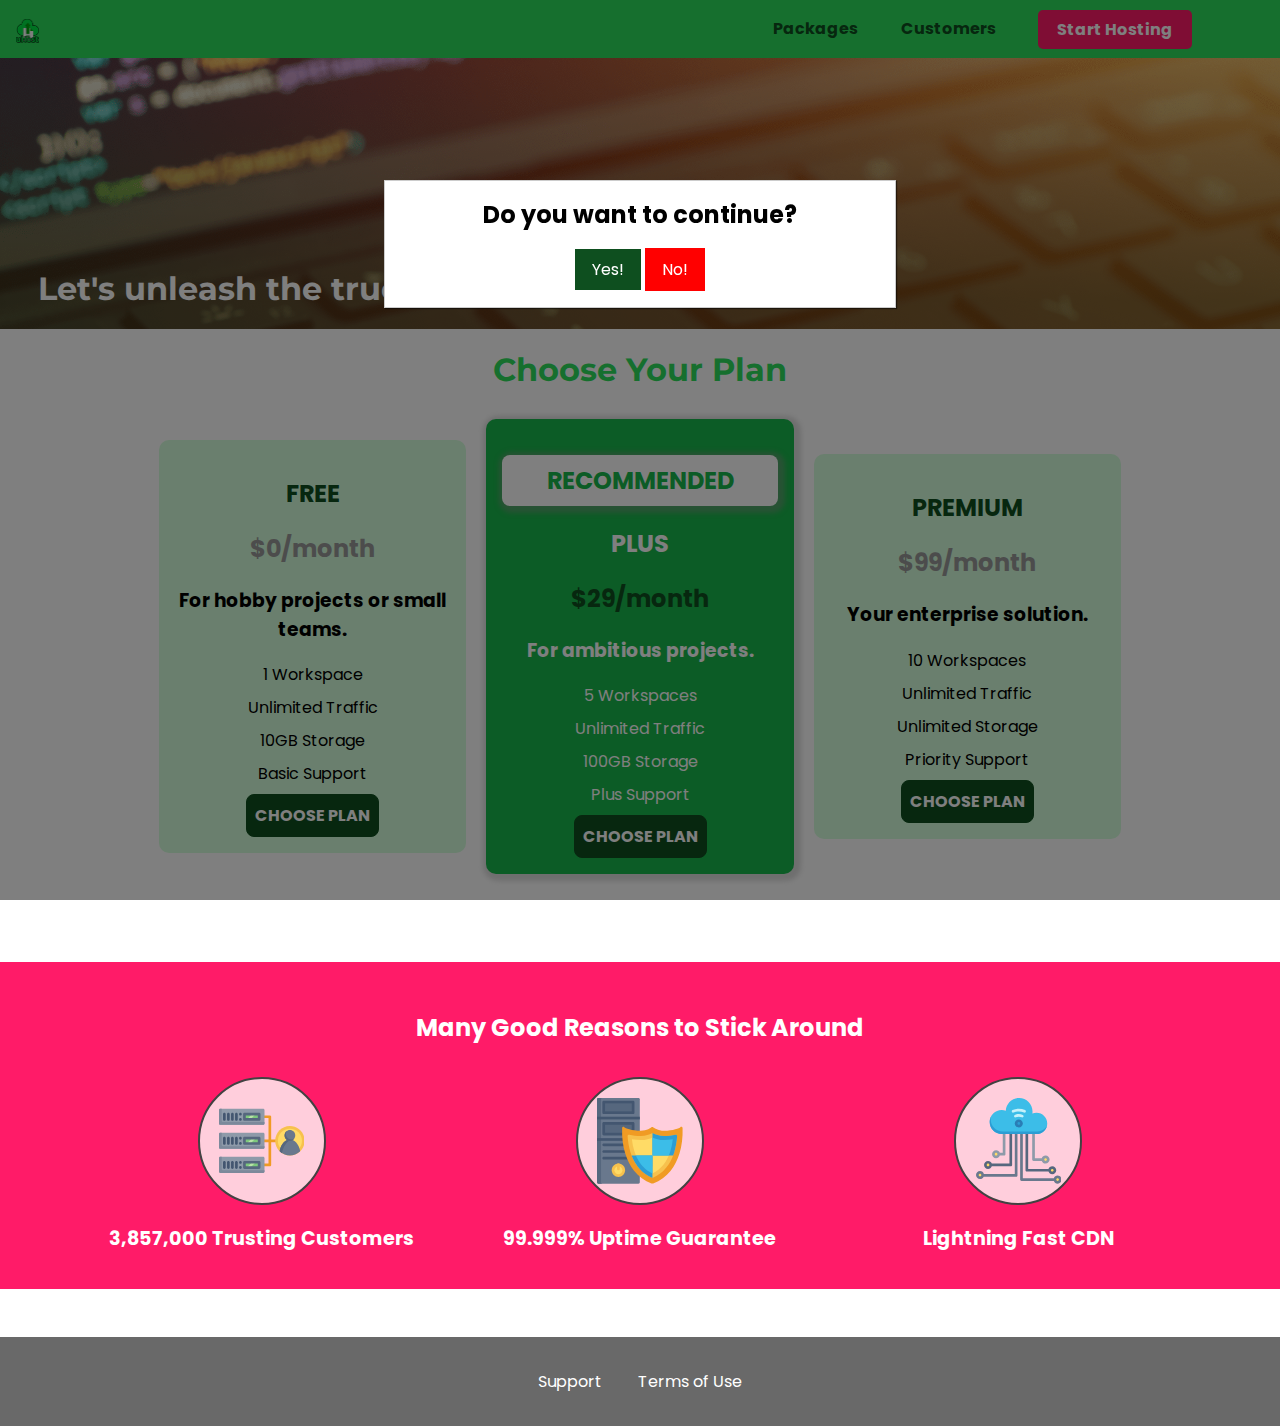
==== commit 36222a47: "Added backdrop" ====
--- a/index.html
+++ b/index.html
@@ -15,6 +15,13 @@
 
   <body>
     <div class="backdrop"></div>
+    <div class="modal">
+      <h2 class="modal__title">Do you want to continue?</h2>
+      <div class="modal__actions">
+          <a href="start-hosting/index.html" class="modal__action">Yes!</a>
+          <button class="modal__action modal__action--negative" type="button">No!</button>
+      </div>
+  </div>
     <header class="main-header">
       <div>
         <a href="index.html" class="main-header__brand"><img src="images/uhost-icon.png" alt="uHost"></a>
@@ -284,5 +291,6 @@
           </ul>
       </nav>
   </footer>
+  <script src="shared.js"></script>
   </body>
 </html>
--- a/shared.css
+++ b/shared.css
@@ -10,12 +10,12 @@
 
 .backdrop{
   position: fixed;
-  display: none;
+  /* display: none; */
   top: 0;
   left: 0;
   z-index: 100;
-  width: 100%;
-  height: 100%;
+  width: 100vw;
+  height: 100vh;
   background: rgba(0, 0, 0, 0.5);
 }
 
--- a/main.css
+++ b/main.css
@@ -1,12 +1,12 @@
 #product-overview {
-  background:linear-gradient(to top, rgba(80,68,18,0.6) 10%, transparent), url("images/hero-image.png") center/cover no-repeat border-box, #ff1b68;
+  background:linear-gradient(to top, rgba(80,68,18,0.6) 10%, transparent), url("images/hero-image.png") left 10% bottom 70%/cover no-repeat border-box, #ff1b68;
   /* background-repeat: no-repeat;
   background-size:cover;
   background-position:center;
   background-origin: border-box;
   background-clip: border-box; */
-  width: 100%;
-  height: 500px;
+  width: 100vw;
+  height: 33vh;
   margin-top: 2rem;
   position: relative;
 }
@@ -122,3 +122,51 @@
   text-align: center;
 }
 
+.modal {
+  position: fixed;
+  /* display: none; */
+  z-index: 200;
+  top: 20%;
+  left: 30%;
+  width: 40%;
+  background: white;
+  padding: 1rem;
+  border: 1px solid #ccc;
+  box-shadow: 1px 1px 1px rgba(0, 0, 0, 0.5);
+}
+
+.modal__title {
+  text-align: center;
+  margin: 0 0 1rem 0;
+}
+
+.modal__actions {
+  text-align: center;
+}
+
+.modal__action {
+  border: 1px solid #0e4f1f;
+  background: #0e4f1f;
+  text-decoration: none;
+  color: white;
+  font: inherit;
+  padding: 0.5rem 1rem;
+  cursor: pointer;
+}
+
+.modal__action:hover,
+.modal__action:active {
+  background: #2ddf5c;
+  border-color: #2ddf5c;
+}
+
+.modal__action--negative {
+  background: red;
+  border-color: red;
+}
+
+.modal__action--negative:hover,
+.modal__action--negative:active {
+  background: #ff5454;
+  border-color: #ff5454;
+}
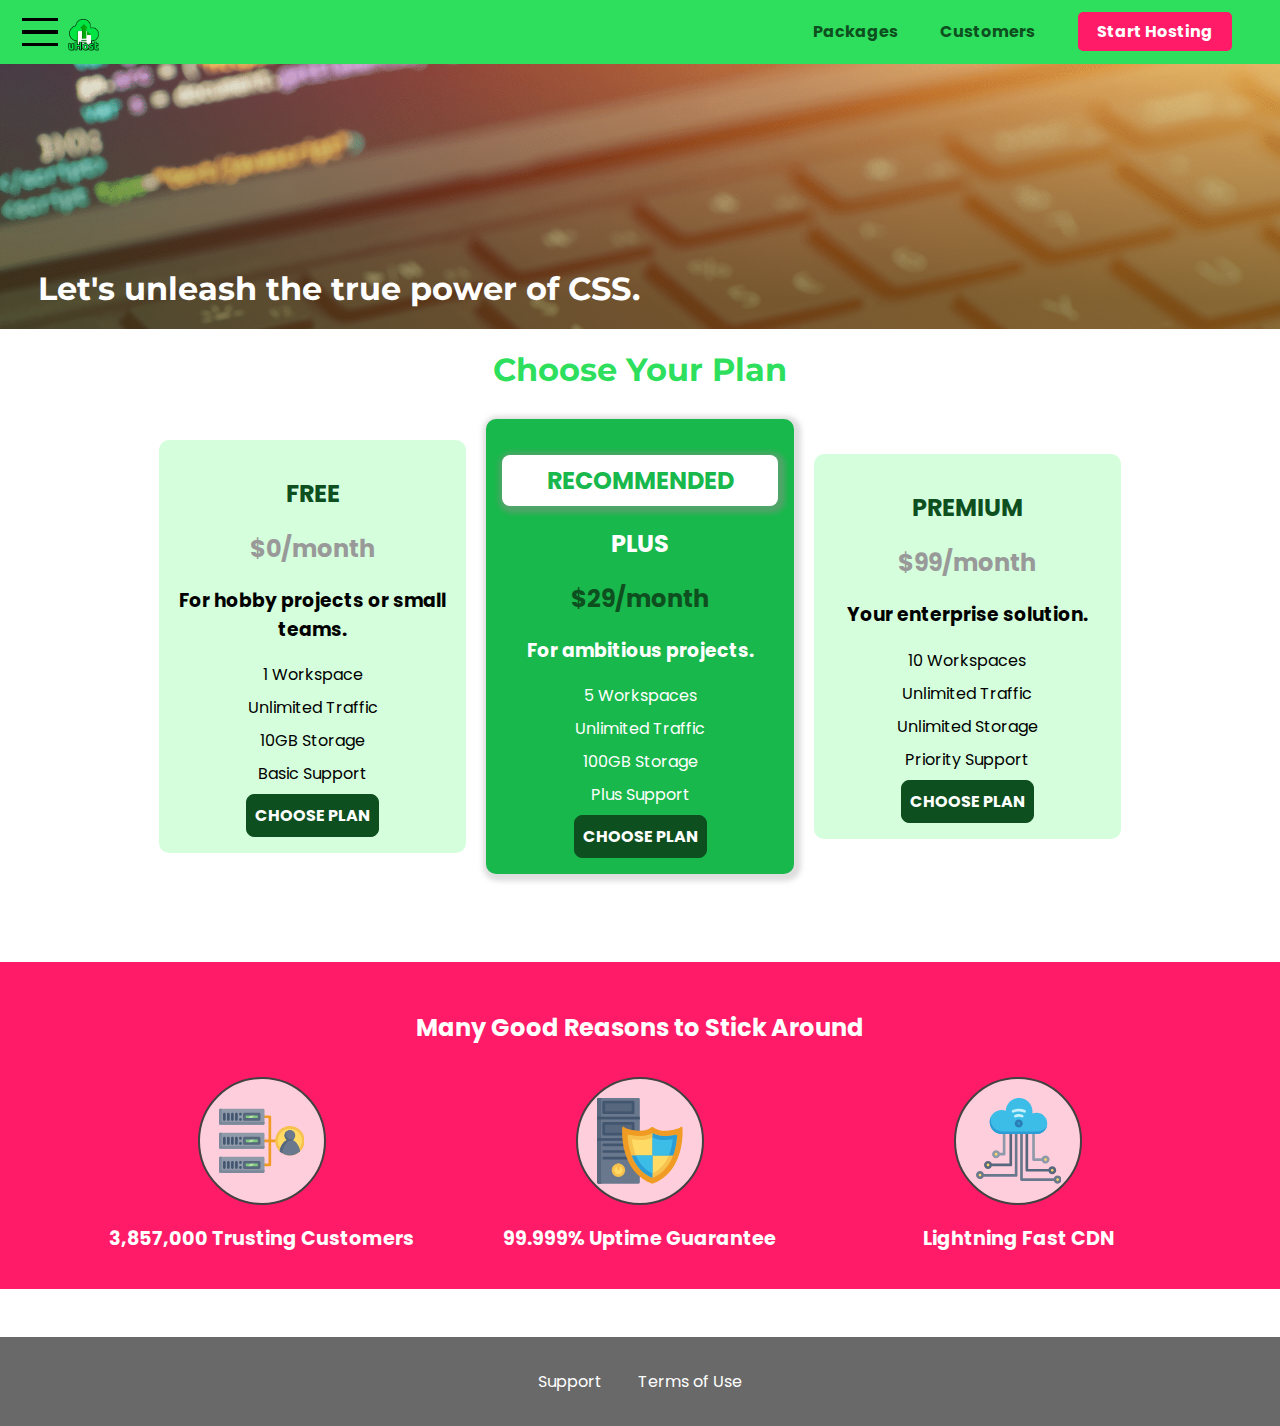
==== commit 03c44c1e: "Added mobile nav to all pages" ====
--- a/index.html
+++ b/index.html
@@ -24,6 +24,11 @@
   </div>
     <header class="main-header">
       <div>
+        <button class="toggle-button">
+          <span class="toggle-button__bar"></span>
+          <span class="toggle-button__bar"></span>
+          <span class="toggle-button__bar"></span>
+      </button>
         <a href="index.html" class="main-header__brand"><img src="images/uhost-icon.png" alt="uHost"></a>
       </div>
       <nav class="main-nav">
@@ -40,6 +45,19 @@
         </ul>
       </nav>
     </header>
+    <nav class="mobile-nav">
+      <ul class="mobile-nav__items">
+          <li class="mobile-nav__item">
+              <a href="packages/index.html">Packages</a>
+          </li>
+          <li class="mobile-nav__item">
+              <a href="customers/index.html">Customers</a>
+          </li>
+          <li class="mobile-nav__item mobile-nav__item--cta">
+              <a href="start-hosting/index.html">Start Hosting</a>
+          </li>
+      </ul>
+  </nav>
     <main>
       <section id="product-overview">
         <h1 class="product__slogan">Let's unleash the true power of CSS.</h1>
--- a/shared.css
+++ b/shared.css
@@ -8,9 +8,9 @@
   padding: 0;
 }
 
-.backdrop{
+.backdrop {
   position: fixed;
-  /* display: none; */
+  display: none;
   top: 0;
   left: 0;
   z-index: 100;
@@ -20,128 +20,187 @@
 }
 
 .main-header {
-    width: 100%;
-    position: fixed;
-    z-index: 1;
-    top: 0;
-    left: 0;
-    background: #2ddf5c;
-    padding: 0.5rem 1rem;
-  }
-  
-  .main-header > div {
-    display: inline-block;
-    vertical-align: middle;
-  }
-  
-  .main-header__brand {
-    color: #0e4f1f;
-    text-decoration: none;
-    font-weight: bold;
-    font-size: 2rem;
-    height: 1.5rem;
-    display: inline-block;
-  }
-
-  .main-header__brand img{
-    height: 100%;
-  }
-  
-  .main-nav {
-    display: inline-block;
-    text-align: right;
-    width: calc(100% - 80px);
-    vertical-align: middle;
-  }
-  
-  .main-nav__item {
-    display: inline-block;
-    margin: 0rem 1.2rem;
-  }
-  
-  .main-nav__item a {
-    text-decoration: none;
-    color: #0e4f1f;
-    font-weight: bold;
-    padding: 0.2rem 0;
-  }
-  
-  .main-nav__item a:hover, 
-  .main-nav__item a:active {
-    color: #b6f0c6;
-    border-bottom: 5px solid #b6f0c6;
-  }
-  
-  .main-nav__items {
-    margin: 0;
-    padding: 0;
-    list-style: none;
-  }
-  
-  .main-nam__item--cta a{
-    color: white;
-    background: #ff1b68;
-    padding: 0.5rem 1.2rem;
-    border-radius:5px;
-  }
-  
-  .main-nam__item--cta a:hover,
-  .main-nam__item--cta a:active{
-    color: #ff1b68;
-    background: white;
-    border: none;
-    transition: 0.4s;
-  }
-  
-  .main-footer{
-    background: rgb(105, 105, 105);
-    padding: 2rem;
-    margin-top: 3rem;
-  }
-   
-  .main-footer__links{
-    list-style: none;
-    margin: 0;
-    padding: 0;
-    text-align: center;
-  }
-  
-  .main-footer__link{
-    display: inline-block;
-    margin: 0 1rem;
-  }
-  
-  .main-footer__link a{
-    color: white;
-    text-decoration: none;
-    transition: 0.4s;
-  }
-  
-  .main-footer__link a:hover,
-  .main-footer__link a:active{
-    color: #ccc;
-    transition: 0.4s;
-  }
-  
-  .button{
-    background: #0e4f1f;
-    color: white;
-    font: inherit;
-    border: 1.5px solid #0e4f1f;
-    padding: 0.5rem;
-    border-radius: 8px;
-    cursor: pointer;
-    font-weight: bold;
-    transition: 0.4s;
-  }
-  
-  .button:hover,
-  .button:active{
-    background: white;
-    color: #0e4f1f;
-    transition: 0.4s;
-  }
-  
-  .button:focus{
-    outline: none;
-  }+  width: 100%;
+  position: fixed;
+  z-index: 1;
+  top: 0;
+  left: 0;
+  background: #2ddf5c;
+  padding: 0.5rem 1rem;
+}
+
+.main-header > div {
+  display: inline-block;
+  vertical-align: middle;
+}
+
+.toggle-button {
+  width: 3rem;
+  background: transparent;
+  border: none;
+  cursor: pointer;
+  padding-top: 0;
+  padding-bottom: 0;
+  vertical-align: middle;
+}
+
+.toggle-button:focus {
+  outline: none;
+}
+
+.toggle-button__bar {
+  width: 100%;
+  height: 0.2rem;
+  background: black;
+  display: block;
+  margin: 0.6rem 0;
+}
+
+.main-header__brand {
+  color: #0e4f1f;
+  text-decoration: none;
+  font-weight: bold;
+  font-size: 2rem;
+  height: 2rem;
+  display: inline-block;
+  vertical-align: middle;
+}
+
+.main-header__brand img {
+  height: 100%;
+}
+
+.main-nav {
+  display: inline-block;
+  text-align: right;
+  width: calc(100% - 100px);
+  vertical-align: middle;
+}
+
+.main-nav__item {
+  display: inline-block;
+  margin: 0rem 1.2rem;
+}
+
+.main-nav__item a,
+.mobile-nav__item a {
+  text-decoration: none;
+  color: #0e4f1f;
+  font-weight: bold;
+  padding: 0.2rem 0;
+}
+
+.main-nav__item a:hover,
+.main-nav__item a:active {
+  color: #b6f0c6;
+  border-bottom: 5px solid #b6f0c6;
+}
+
+.main-nav__items {
+  margin: 0;
+  padding: 0;
+  list-style: none;
+}
+
+.main-nam__item--cta a,
+.mobile-nav__item--cta a {
+  color: white;
+  background: #ff1b68;
+  padding: 0.5rem 1.2rem;
+  border-radius: 5px;
+}
+
+.main-nam__item--cta a:hover,
+.main-nam__item--cta a:active,
+.mobile-nav__item--cta a:hover,
+.mobile-nav__item--cta a:active {
+  color: #ff1b68;
+  background: white;
+  border: none;
+  transition: 0.4s;
+}
+
+.main-footer {
+  background: rgb(105, 105, 105);
+  padding: 2rem;
+  margin-top: 3rem;
+}
+
+.main-footer__links {
+  list-style: none;
+  margin: 0;
+  padding: 0;
+  text-align: center;
+}
+
+.main-footer__link {
+  display: inline-block;
+  margin: 0 1rem;
+}
+
+.main-footer__link a {
+  color: white;
+  text-decoration: none;
+  transition: 0.4s;
+}
+
+.main-footer__link a:hover,
+.main-footer__link a:active {
+  color: #ccc;
+  transition: 0.4s;
+}
+
+.mobile-nav {
+  display: none;
+  position: fixed;
+  z-index: 101;
+  top: 0;
+  left: 0;
+  background: white;
+  width: 80%;
+  height: 100vh;
+}
+
+.mobile-nav__items {
+  width: 90%;
+  height: 100%;
+  list-style: none;
+  margin: 10% auto;
+  padding: 0;
+  text-align: center;
+}
+
+.mobile-nav__item {
+  margin: 1rem 0;
+}
+
+.mobile-nav__item a {
+  font-size: 1.5rem;
+}
+
+.button {
+  background: #0e4f1f;
+  color: white;
+  font: inherit;
+  border: 1.5px solid #0e4f1f;
+  padding: 0.5rem;
+  border-radius: 8px;
+  cursor: pointer;
+  font-weight: bold;
+  transition: 0.4s;
+}
+
+.button:hover,
+.button:active {
+  background: white;
+  color: #0e4f1f;
+  transition: 0.4s;
+}
+
+.button:focus {
+  outline: none;
+}
+
+.open{
+  display: block !important;
+}--- a/main.css
+++ b/main.css
@@ -124,7 +124,7 @@
 
 .modal {
   position: fixed;
-  /* display: none; */
+  display: none;
   z-index: 200;
   top: 20%;
   left: 30%;
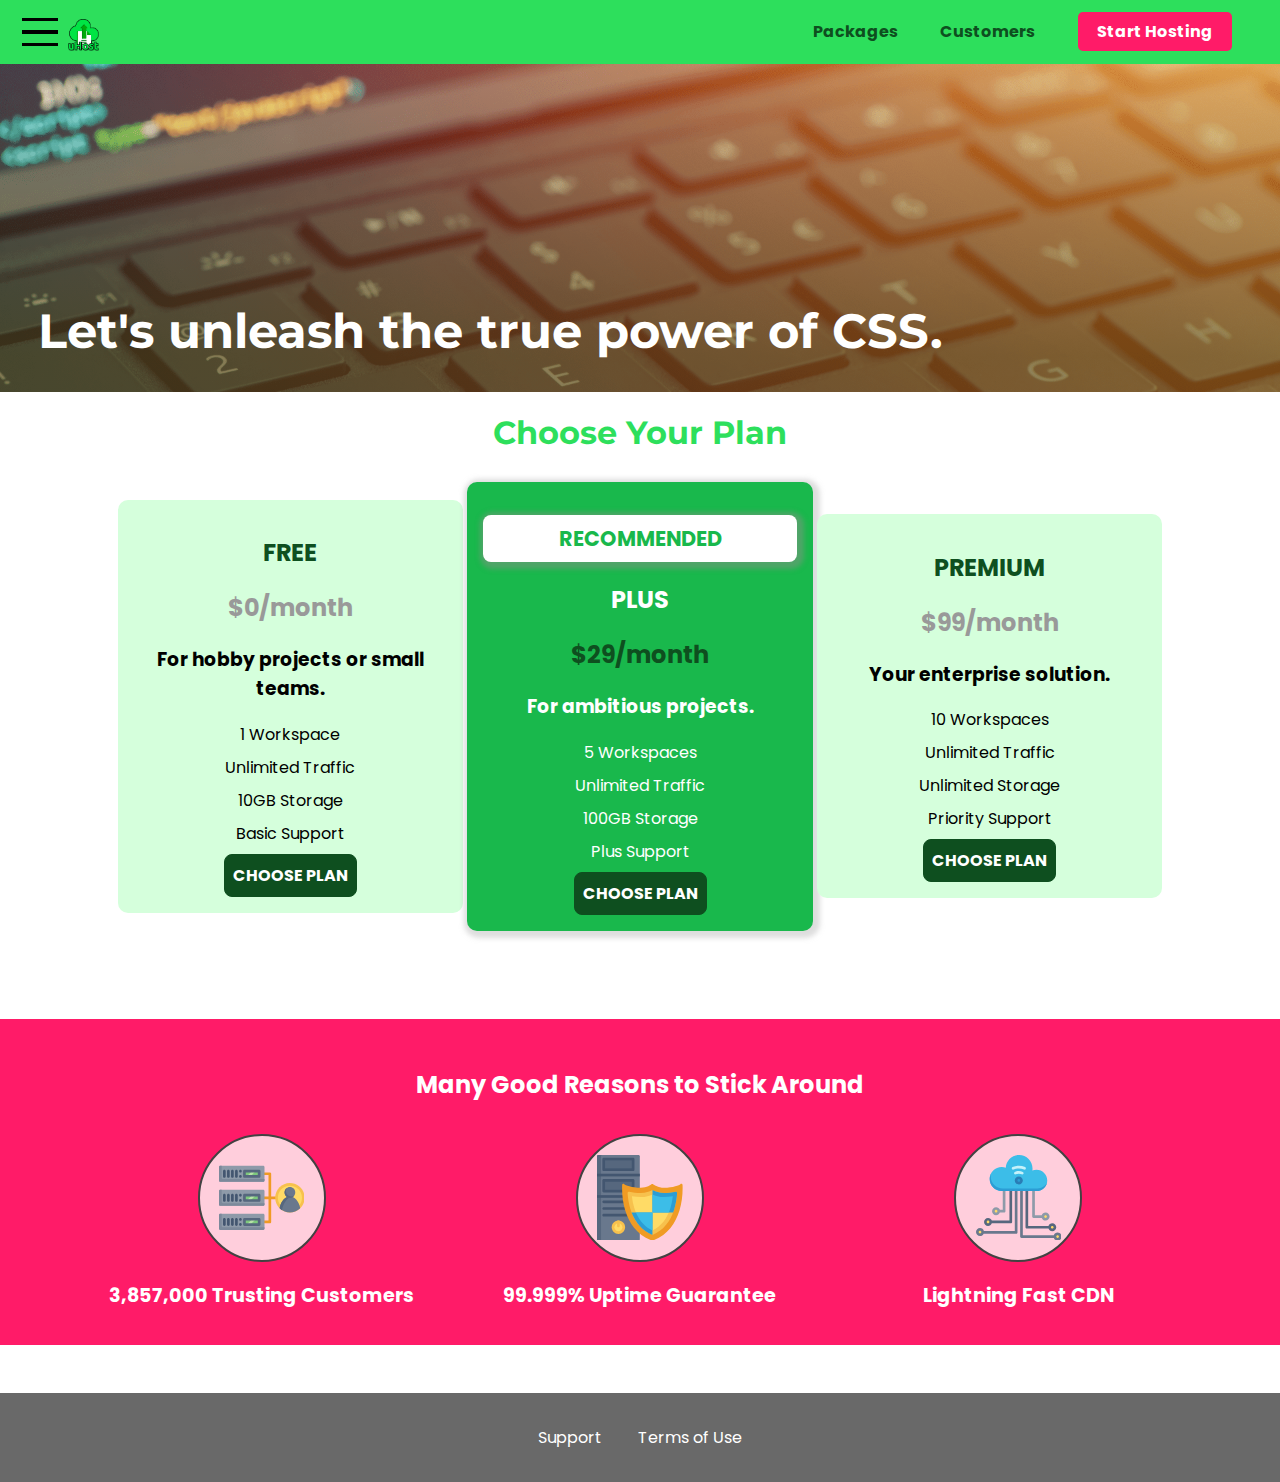
==== commit 5ab97236: "Added media query" ====
--- a/index.html
+++ b/index.html
@@ -3,6 +3,7 @@
   <head>
     <meta charset="UTF-8" />
     <meta http-equiv="X-UA-Compatible" content="ie=edge" />
+    <meta name="viewport" content="width=device-width, initial-scale = 1.0">
     <title>Power of CSS</title>
     <link rel="shortcut icon" href="favicon.png" />
     <link
--- a/main.css
+++ b/main.css
@@ -1,95 +1,90 @@
 #product-overview {
-  background:linear-gradient(to top, rgba(80,68,18,0.6) 10%, transparent), url("images/hero-image.png") left 10% bottom 70%/cover no-repeat border-box, #ff1b68;
+  background: linear-gradient(to top, rgba(80, 68, 18, 0.6) 10%, transparent),
+    url('images/hero-image.png') center/cover no-repeat border-box, #ff1b68;
   /* background-repeat: no-repeat;
   background-size:cover;
   background-position:center;
   background-origin: border-box;
   background-clip: border-box; */
   width: 100vw;
-  height: 33vh;
+  height: 35vh;
   margin-top: 2rem;
   position: relative;
 }
 
-.product__slogan{
+.product__slogan {
   position: absolute;
   left: 3%;
-  bottom:0;
+  bottom: 0;
   text-align: center;
+  font-size: 1.6rem;
 }
 
-.plan__list{
-  width: 80%;
-  margin: auto;
-  text-align: center;
-}
-
-.plan{
+.plan {
   background-color: #d5ffdc;
   text-align: center;
   padding: 1rem;
-  margin: 0.5rem;
-  display: inline-block;
-  width: 30%;
+  margin: 0.5rem 0;
+  width: 100%;
   border-radius: 10px;
-  vertical-align: middle;
 }
 
-.plan--highlighted{
+.plan--highlighted {
   background: #19b84c;
   color: white;
-  box-shadow: 2px 2px 5px 5px rgba(190, 190, 190, 0.5);
+  /* box-shadow: 2px 2px 5px 5px rgba(190, 190, 190, 0.5); */
 }
 
-.plan__annotation{
+.plan__annotation {
   background: white;
-  color:#19b84c;
+  color: #19b84c;
   padding: 0.5rem;
+  font-size: 1rem;
   box-shadow: 2px 2px 5px 5px rgba(136, 146, 133, 0.5);
   border-radius: 8px;
 }
 
-.plan__title{
+.plan__title {
   color: #0e4f1f;
 }
 
-.plan__price{
+.plan__price {
   color: rgb(153, 153, 153);
 }
 
-.plan--highlighted .plan__price{
+.plan--highlighted .plan__price {
   color: #0e4f1f;
 }
 
-.plan__features{
+.plan__features {
   list-style: none;
   margin: 0;
   padding: 0;
 }
 
-.plan__feature{
+.plan__feature {
   margin: 0.5rem 0;
 }
 
-#key-features{
+#key-features {
   background: #ff1b68;
   margin-top: 5rem;
   padding: 1rem;
 }
 
-#key-features .section-title{
+#key-features .section-title {
   color: white;
-  margin:2rem
+  margin: 2rem;
 }
 
-.key-feature__list{
+.key-feature__list {
   list-style: none;
   margin: 0;
   padding: 0;
   text-align: center;
 }
 
-.key-feature__image{
+.key-feature__image {
   background: #ffcedc;
   width: 8rem;
   height: 8rem;
@@ -99,17 +94,17 @@
   padding: 1.2rem;
 }
 
-.key-feature__description{
+.key-feature__description {
   text-align: center;
   font-weight: bold;
   color: white;
   font-size: 1.2rem;
 }
 
-.key-feature{
-  display: inline-block;
+.key-feature {
+  display: block;
   width: 30%;
-  vertical-align: top;
+  margin: 0 auto;
 }
 
 h1 {
@@ -170,3 +165,33 @@
   background: #ff5454;
   border-color: #ff5454;
 }
+@media (min-width: 40rem) {
+  #product-overview {
+    height: 40vh;
+    background-position: center;
+  }
+  .product__slogan {
+    font-size: 3rem;
+  }
+  .plan {
+    display: inline-block;
+    width: 27%;
+    vertical-align: middle;
+    min-width: 13rem;
+    max-width: 24rem;
+  }
+  .plan__annotation {
+    font-size: 1.3rem;
+  }
+  .plan__list {
+    width: 100%;
+    text-align: center;
+  }
+  .plan--highlighted {
+    box-shadow: 2px 2px 5px 5px rgba(190, 190, 190, 0.5);
+  }
+  .key-feature {
+    display: inline-block;
+    vertical-align: middle;
+  }
+}
